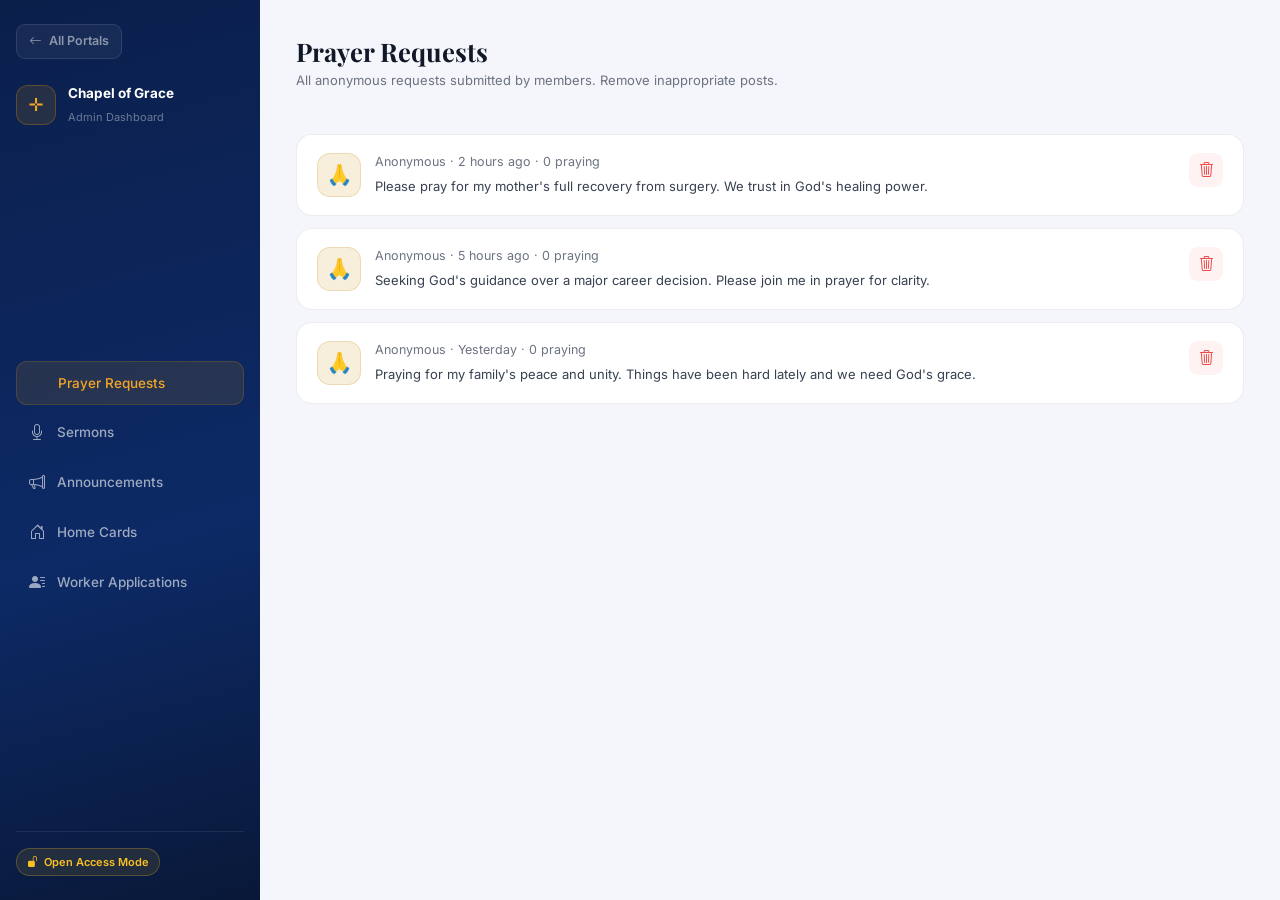
==== admin.html @ fa3628e1 ".;......." ====
<!DOCTYPE html>
<html lang="en">
<head>
  <meta charset="UTF-8">
  <meta name="viewport" content="width=device-width, initial-scale=1.0">
  <title>Admin Portal – RCCG Chapel of Grace</title>
  <link rel="preconnect" href="https://fonts.googleapis.com">
  <link rel="preconnect" href="https://fonts.gstatic.com" crossorigin>
  <link href="https://fonts.googleapis.com/css2?family=Inter:wght@400;500;600;700&family=Playfair+Display:ital,wght@0,700;1,400&display=swap" rel="stylesheet">
  <link href="https://cdn.jsdelivr.net/npm/bootstrap@5.3.3/dist/css/bootstrap.min.css" rel="stylesheet">
  <link href="https://cdn.jsdelivr.net/npm/bootstrap-icons@1.11.3/font/bootstrap-icons.css" rel="stylesheet">
  <link href="admin.css" rel="stylesheet">
</head>
<body>

<!-- SIDEBAR -->
<aside class="adm-sidebar d-flex flex-column">
  <div class="adm-sidebar-top">
    <a href="index.html" class="adm-back"><i class="bi bi-arrow-left"></i> All Portals</a>
    <div class="adm-logo">
      <div class="adm-logo-mark">✛</div>
      <div>
        <strong>Chapel of Grace</strong>
        <span>Admin Dashboard</span>
      </div>
    </div>
  </div>

  <nav class="adm-nav">
    <button class="adm-nav-btn active" data-panel="prayers"><i class="bi bi-hands"></i> Prayer Requests</button>
    <button class="adm-nav-btn" data-panel="sermons"><i class="bi bi-mic"></i> Sermons</button>
    <button class="adm-nav-btn" data-panel="announcements"><i class="bi bi-megaphone"></i> Announcements</button>
    <button class="adm-nav-btn" data-panel="homecards"><i class="bi bi-house-door"></i> Home Cards</button>
    <button class="adm-nav-btn" data-panel="registrations"><i class="bi bi-person-lines-fill"></i> Worker Applications</button>
  </nav>

  <div class="adm-sidebar-foot">
    <div class="adm-open-badge"><i class="bi bi-unlock-fill"></i> Open Access Mode</div>
  </div>
</aside>

<!-- MAIN -->
<main class="adm-main">

  <!-- MOBILE TOP BAR -->
  <div class="adm-mobile-bar d-lg-none">
    <a href="index.html" class="adm-back-sm"><i class="bi bi-arrow-left"></i></a>
    <span class="adm-mobile-title">Admin Dashboard</span>
    <button class="adm-mobile-menu" id="mobileMenuBtn"><i class="bi bi-list"></i></button>
  </div>

  <!-- MOBILE NAV DRAWER -->
  <div class="adm-mobile-drawer" id="mobileDrawer">
    <button class="adm-nav-btn active" data-panel="prayers"><i class="bi bi-hands"></i> Prayer Requests</button>
    <button class="adm-nav-btn" data-panel="sermons"><i class="bi bi-mic"></i> Sermons</button>
    <button class="adm-nav-btn" data-panel="announcements"><i class="bi bi-megaphone"></i> Announcements</button>
    <button class="adm-nav-btn" data-panel="homecards"><i class="bi bi-house-door"></i> Home Cards</button>
    <button class="adm-nav-btn" data-panel="registrations"><i class="bi bi-person-lines-fill"></i> Worker Applications</button>
  </div>

  <!-- PANEL: PRAYERS -->
  <div class="adm-panel active" id="panel-prayers">
    <div class="adm-panel-header">
      <div>
        <h1>Prayer Requests</h1>
        <p>All anonymous requests submitted by members. Remove inappropriate posts.</p>
      </div>
    </div>
    <div id="prayerList" class="adm-list"></div>
  </div>

  <!-- PANEL: SERMONS -->
  <div class="adm-panel" id="panel-sermons">
    <div class="adm-panel-header">
      <div>
        <h1>Sermons</h1>
        <p>Add, edit, or remove sermon entries shown in the Members' Portal.</p>
      </div>
      <button class="adm-add-btn" id="addSermonBtn"><i class="bi bi-plus-lg"></i> Add Sermon</button>
    </div>

    <!-- Sermon form -->
    <div class="adm-form-card" id="sermonForm" style="display:none">
      <h3 id="sermonFormTitle">Add Sermon</h3>
      <div class="adm-fields">
        <div class="adm-field"><label>Title</label><input type="text" id="sf_title" placeholder="e.g. Walking in Divine Purpose"></div>
        <div class="adm-field"><label>Speaker</label><input type="text" id="sf_speaker" placeholder="e.g. Pastor Emmanuel Adeyemi"></div>
        <div class="adm-field"><label>Date</label><input type="text" id="sf_date" placeholder="e.g. 1 June 2025"></div>
      </div>
      <div class="adm-form-actions">
        <button class="adm-cancel-btn" id="sermonCancelBtn">Cancel</button>
        <button class="adm-save-btn" id="sermonSaveBtn">Save Sermon</button>
      </div>
    </div>

    <div id="sermonList" class="adm-list"></div>
  </div>

  <!-- PANEL: ANNOUNCEMENTS -->
  <div class="adm-panel" id="panel-announcements">
    <div class="adm-panel-header">
      <div>
        <h1>Announcements</h1>
        <p>Add, edit, or remove announcements shown in the Members' Portal.</p>
      </div>
      <button class="adm-add-btn" id="addAnnouncementBtn"><i class="bi bi-plus-lg"></i> Add Announcement</button>
    </div>

    <!-- Announcement form -->
    <div class="adm-form-card" id="announcementForm" style="display:none">
      <h3 id="announcementFormTitle">Add Announcement</h3>
      <div class="adm-fields">
        <div class="adm-field"><label>Emoji</label><input type="text" id="af_emoji" placeholder="e.g. 🙌" maxlength="4"></div>
        <div class="adm-field"><label>Tag / Category</label><input type="text" id="af_tag" placeholder="e.g. Worship"></div>
        <div class="adm-field adm-field-full"><label>Title</label><input type="text" id="af_title" placeholder="e.g. Combined Thanksgiving Service"></div>
        <div class="adm-field adm-field-full"><label>Body</label><textarea id="af_body" rows="3" placeholder="Announcement details…"></textarea></div>
        <div class="adm-field"><label>Date</label><input type="text" id="af_date" placeholder="e.g. 29 June 2025"></div>
      </div>
      <div class="adm-form-actions">
        <button class="adm-cancel-btn" id="announcementCancelBtn">Cancel</button>
        <button class="adm-save-btn" id="announcementSaveBtn">Save Announcement</button>
      </div>
    </div>

    <div id="announcementList" class="adm-list"></div>
  </div>

  <!-- PANEL: HOME CARDS -->
  <div class="adm-panel" id="panel-homecards">
    <div class="adm-panel-header">
      <div>
        <h1>Home Cards</h1>
        <p>Edit the Daily Prayer, Bible Plan, and Worship cards shown on the Members home screen.</p>
      </div>
    </div>
    <div id="homeCardList" class="adm-list"></div>
  </div>

  <!-- PANEL: REGISTRATIONS -->
  <div class="adm-panel" id="panel-registrations">
    <div class="adm-panel-header">
      <div>
        <h1>Worker Applications</h1>
        <p>Review registration forms submitted through the Workers' Portal.</p>
      </div>
    </div>
    <div id="registrationList" class="adm-list"></div>
  </div>

</main>

<!-- CONFIRM MODAL -->
<div class="adm-modal-backdrop" id="confirmBackdrop" style="display:none">
  <div class="adm-modal">
    <div class="adm-modal-icon"><i class="bi bi-trash3"></i></div>
    <h3 id="confirmTitle">Delete this item?</h3>
    <p id="confirmBody">This cannot be undone.</p>
    <div class="adm-modal-actions">
      <button class="adm-cancel-btn" id="confirmCancel">Cancel</button>
      <button class="adm-delete-btn" id="confirmOk">Delete</button>
    </div>
  </div>
</div>

<script src="https://cdn.jsdelivr.net/npm/bootstrap@5.3.3/dist/js/bootstrap.bundle.min.js"></script>
<script src="shared.js"></script>
<script src="admin.js"></script>
</body>
</html>
---- admin.css ----
:root {
  --navy:       #0b1f4b;
  --navy-2:     #0d2a66;
  --gold:       #c8860a;
  --gold-light: #f5a623;
  --gold-glow:  rgba(200,134,10,.14);
  --surface:    #f4f6fb;
  --sidebar-w:  260px;
}

* { box-sizing: border-box; margin: 0; padding: 0; }

body {
  font-family: 'Inter', system-ui, sans-serif;
  background: var(--surface);
  display: flex;
  min-height: 100vh;
  overflow: hidden;
}

/* ── SIDEBAR ── */
.adm-sidebar {
  width: var(--sidebar-w);
  flex-shrink: 0;
  background: linear-gradient(165deg, var(--navy) 0%, var(--navy-2) 60%, #091838 100%);
  height: 100vh;
  position: sticky;
  top: 0;
  overflow-y: auto;
  padding: 24px 16px;
  justify-content: space-between;
}

.adm-sidebar-top { display: flex; flex-direction: column; gap: 24px; }

.adm-back {
  display: inline-flex; align-items: center; gap: 7px;
  font-size: 12.5px; font-weight: 600;
  color: rgba(255,255,255,.5); text-decoration: none;
  padding: 7px 12px; border-radius: 9px;
  border: 1px solid rgba(255,255,255,.1);
  background: rgba(255,255,255,.05);
  transition: all .2s; align-self: flex-start;
}
.adm-back:hover { color: #fff; background: rgba(255,255,255,.1); }

.adm-logo { display: flex; align-items: center; gap: 12px; }
.adm-logo-mark {
  width: 40px; height: 40px; border-radius: 12px;
  background: var(--gold-glow);
  border: 1.5px solid rgba(200,134,10,.35);
  font-size: 18px; color: var(--gold-light);
  display: flex; align-items: center; justify-content: center;
  flex-shrink: 0;
}
.adm-logo strong { display: block; font-size: 13.5px; color: #fff; }
.adm-logo span   { font-size: 11px; color: rgba(255,255,255,.4); }

.adm-nav { display: flex; flex-direction: column; gap: 4px; margin-top: 8px; }

.adm-nav-btn {
  display: flex; align-items: center; gap: 10px;
  padding: 11px 13px; border-radius: 11px;
  border: none; background: transparent;
  color: rgba(255,255,255,.6); font-family: 'Inter', sans-serif;
  font-size: 13.5px; font-weight: 500;
  cursor: pointer; text-align: left; width: 100%;
  transition: all .2s;
}
.adm-nav-btn i { font-size: 16px; width: 18px; }
.adm-nav-btn:hover { background: rgba(255,255,255,.07); color: #fff; }
.adm-nav-btn.active { background: var(--gold-glow); color: var(--gold-light); border: 1px solid rgba(200,134,10,.22); }

.adm-sidebar-foot { padding-top: 16px; border-top: 1px solid rgba(255,255,255,.08); }
.adm-open-badge {
  display: inline-flex; align-items: center; gap: 6px;
  font-size: 11px; color: #fbbf24; font-weight: 600;
  background: rgba(251,191,36,.1); border: 1px solid rgba(251,191,36,.25);
  padding: 5px 10px; border-radius: 20px;
}

/* ── MAIN ── */
.adm-main {
  flex: 1;
  height: 100vh;
  overflow-y: auto;
  padding: 36px 36px 56px;
}

/* ── MOBILE TOP BAR ── */
.adm-mobile-bar {
  display: flex; align-items: center; justify-content: space-between;
  background: var(--navy); color: #fff;
  padding: 14px 16px; border-radius: 14px;
  margin-bottom: 20px;
}
.adm-back-sm {
  color: rgba(255,255,255,.7); text-decoration: none; font-size: 18px;
  width: 32px; height: 32px; display: flex; align-items: center; justify-content: center;
  border-radius: 8px; background: rgba(255,255,255,.1);
}
.adm-mobile-title { font-size: 14px; font-weight: 700; color: #fff; }
.adm-mobile-menu {
  background: rgba(255,255,255,.1); border: none; color: #fff;
  width: 32px; height: 32px; border-radius: 8px; font-size: 18px; cursor: pointer;
}
.adm-mobile-drawer {
  display: none;
  flex-direction: column; gap: 4px;
  background: var(--navy-2); border-radius: 14px;
  padding: 12px; margin-bottom: 20px;
}
.adm-mobile-drawer.open { display: flex; }
.adm-mobile-drawer .adm-nav-btn { color: rgba(255,255,255,.65); }

/* ── PANEL ── */
.adm-panel { display: none; }
.adm-panel.active { display: block; }

.adm-panel-header {
  display: flex; align-items: flex-start;
  justify-content: space-between; gap: 16px;
  margin-bottom: 28px; flex-wrap: wrap;
}
.adm-panel-header h1 {
  font-family: 'Playfair Display', Georgia, serif;
  font-size: 1.6rem; font-weight: 700; color: #111827; margin-bottom: 4px;
}
.adm-panel-header p { font-size: 13px; color: #6b7280; }

.adm-add-btn {
  display: inline-flex; align-items: center; gap: 8px;
  padding: 10px 18px;
  background: linear-gradient(135deg, var(--navy) 0%, var(--navy-2) 100%);
  color: #fff; border: none; border-radius: 11px;
  font-family: 'Inter', sans-serif; font-size: 13.5px; font-weight: 600;
  cursor: pointer; white-space: nowrap;
  box-shadow: 0 4px 14px rgba(11,31,75,.25);
  transition: opacity .2s, transform .15s;
}
.adm-add-btn:hover { opacity: .9; transform: translateY(-1px); }
.adm-add-btn i { color: var(--gold-light); }

/* ── FORM CARD ── */
.adm-form-card {
  background: #fff; border: 1px solid rgba(0,0,0,.07);
  border-radius: 18px; padding: 24px;
  margin-bottom: 24px;
  box-shadow: 0 4px 20px rgba(11,31,75,.07);
}
.adm-form-card h3 {
  font-family: 'Playfair Display', Georgia, serif;
  font-size: 1.1rem; color: #111827; margin-bottom: 18px;
}
.adm-fields {
  display: grid; grid-template-columns: 1fr 1fr; gap: 14px;
  margin-bottom: 20px;
}
.adm-field { display: flex; flex-direction: column; gap: 6px; }
.adm-field-full { grid-column: 1 / -1; }
.adm-field label { font-size: 12px; font-weight: 600; color: #374151; }
.adm-field input,
.adm-field textarea {
  padding: 10px 13px;
  border: 1.5px solid #e5e7eb; border-radius: 10px;
  font-family: 'Inter', sans-serif; font-size: 13.5px;
  color: #111827; background: var(--surface);
  outline: none; resize: vertical;
  transition: border-color .2s, box-shadow .2s;
}
.adm-field input:focus,
.adm-field textarea:focus {
  border-color: var(--gold);
  box-shadow: 0 0 0 3px var(--gold-glow);
  background: #fff;
}
.adm-form-actions { display: flex; gap: 10px; justify-content: flex-end; }
.adm-cancel-btn {
  padding: 9px 18px; border: 1.5px solid #e5e7eb;
  background: #fff; border-radius: 10px;
  font-family: 'Inter', sans-serif; font-size: 13px; font-weight: 600;
  color: #6b7280; cursor: pointer; transition: all .2s;
}
.adm-cancel-btn:hover { border-color: #9ca3af; color: #374151; }
.adm-save-btn {
  padding: 9px 22px;
  background: linear-gradient(135deg, var(--navy) 0%, var(--navy-2) 100%);
  color: #fff; border: none; border-radius: 10px;
  font-family: 'Inter', sans-serif; font-size: 13px; font-weight: 600;
  cursor: pointer; box-shadow: 0 4px 12px rgba(11,31,75,.22);
  transition: opacity .2s;
}
.adm-save-btn:hover { opacity: .9; }

/* ── LIST ITEMS ── */
.adm-list { display: flex; flex-direction: column; gap: 12px; }

.adm-item {
  background: #fff; border: 1px solid rgba(0,0,0,.07);
  border-radius: 16px; padding: 18px 20px;
  display: flex; align-items: flex-start; gap: 14px;
  transition: box-shadow .2s;
}
.adm-item:hover { box-shadow: 0 6px 20px rgba(11,31,75,.08); }

.adm-item-icon {
  width: 44px; height: 44px; border-radius: 13px;
  background: var(--gold-glow); border: 1px solid rgba(200,134,10,.2);
  display: flex; align-items: center; justify-content: center;
  font-size: 20px; flex-shrink: 0;
}

.adm-item-body { flex: 1; min-width: 0; }
.adm-item-title { font-size: 14px; font-weight: 600; color: #111827; margin-bottom: 3px; }
.adm-item-sub   { font-size: 12.5px; color: #6b7280; line-height: 1.5; }
.adm-item-text  { font-size: 13px; color: #374151; line-height: 1.6; margin-top: 4px; }

.adm-item-tag {
  display: inline-block; font-size: 10px; letter-spacing: .08em;
  text-transform: uppercase; font-weight: 700; color: var(--gold);
  margin-bottom: 4px;
}

.adm-item-actions { display: flex; gap: 8px; flex-shrink: 0; }

.adm-edit-btn, .adm-del-btn {
  width: 34px; height: 34px; border-radius: 9px;
  border: none; cursor: pointer; display: flex;
  align-items: center; justify-content: center;
  font-size: 15px; transition: all .2s;
}
.adm-edit-btn { background: var(--gold-glow); color: var(--gold); }
.adm-edit-btn:hover { background: var(--gold); color: #fff; }
.adm-del-btn  { background: #fef2f2; color: #ef4444; }
.adm-del-btn:hover { background: #ef4444; color: #fff; }

/* status badges */
.status-badge {
  display: inline-flex; align-items: center; gap: 5px;
  font-size: 11px; font-weight: 600; padding: 3px 10px;
  border-radius: 20px; margin-left: 8px;
}
.status-pending  { background: #fef9c3; color: #854d0e; }
.status-approved { background: #dcfce7; color: #166534; }
.status-rejected { background: #fee2e2; color: #991b1b; }

.adm-approve-btn, .adm-reject-btn {
  padding: 6px 14px; font-size: 12px; font-weight: 600;
  border-radius: 8px; border: none; cursor: pointer; transition: all .2s;
}
.adm-approve-btn { background: #dcfce7; color: #166534; }
.adm-approve-btn:hover { background: #166534; color: #fff; }
.adm-reject-btn  { background: #fee2e2; color: #991b1b; }
.adm-reject-btn:hover  { background: #991b1b; color: #fff; }

/* home card edit */
.adm-homecard-edit textarea {
  width: 100%; margin-top: 8px;
  padding: 10px 13px; border: 1.5px solid #e5e7eb;
  border-radius: 10px; font-family: 'Inter', sans-serif;
  font-size: 13px; color: #374151; resize: vertical;
  outline: none; transition: border-color .2s, box-shadow .2s;
}
.adm-homecard-edit textarea:focus {
  border-color: var(--gold);
  box-shadow: 0 0 0 3px var(--gold-glow);
}
.adm-homecard-save {
  margin-top: 10px; padding: 8px 18px;
  background: linear-gradient(135deg, var(--navy) 0%, var(--navy-2) 100%);
  color: #fff; border: none; border-radius: 9px;
  font-family: 'Inter', sans-serif; font-size: 12.5px; font-weight: 600;
  cursor: pointer;
}

/* empty state */
.adm-empty {
  text-align: center; padding: 48px 24px;
  color: #9ca3af; font-size: 14px;
}
.adm-empty i { font-size: 2.5rem; display: block; margin-bottom: 12px; opacity: .4; }

/* ── CONFIRM MODAL ── */
.adm-modal-backdrop {
  position: fixed; inset: 0;
  background: rgba(0,0,0,.45); backdrop-filter: blur(3px);
  display: flex; align-items: center; justify-content: center;
  z-index: 1000; padding: 20px;
}
.adm-modal {
  background: #fff; border-radius: 22px;
  padding: 32px 28px; max-width: 380px; width: 100%;
  text-align: center;
  box-shadow: 0 24px 60px rgba(0,0,0,.2);
}
.adm-modal-icon {
  width: 56px; height: 56px; border-radius: 16px;
  background: #fee2e2; color: #ef4444; font-size: 24px;
  display: flex; align-items: center; justify-content: center;
  margin: 0 auto 16px;
}
.adm-modal h3 { font-family: 'Playfair Display', Georgia, serif; font-size: 1.2rem; color: #111827; margin-bottom: 8px; }
.adm-modal p  { font-size: 13.5px; color: #6b7280; margin-bottom: 24px; }
.adm-modal-actions { display: flex; gap: 10px; justify-content: center; }
.adm-delete-btn {
  padding: 10px 24px; background: #ef4444; color: #fff;
  border: none; border-radius: 10px;
  font-family: 'Inter', sans-serif; font-size: 13px; font-weight: 600;
  cursor: pointer; transition: background .2s;
}
.adm-delete-btn:hover { background: #dc2626; }

/* ── RESPONSIVE ── */
@media (max-width: 991.98px) {
  body { overflow: auto; flex-direction: column; }
  .adm-sidebar { display: none !important; }
  .adm-main { height: auto; padding: 16px 16px 48px; }
}
@media (min-width: 992px) {
  .adm-mobile-bar, .adm-mobile-drawer { display: none !important; }
}
@media (max-width: 540px) {
  .adm-fields { grid-template-columns: 1fr; }
  .adm-field-full { grid-column: 1; }
}
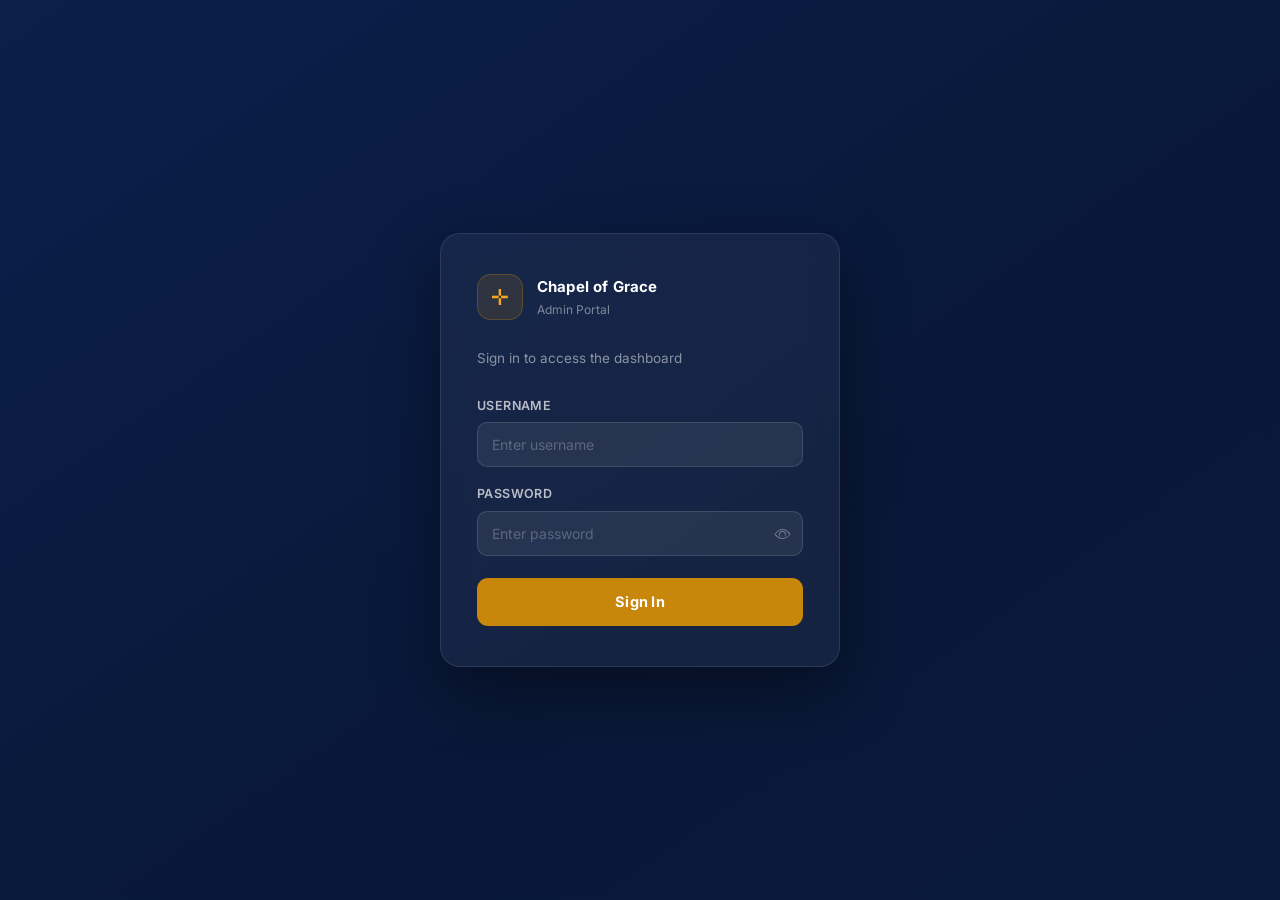
==== commit d30881bd: ".,..." ====
--- a/admin.html
+++ b/admin.html
@@ -13,6 +13,40 @@
 </head>
 <body>
 
+<!-- LOGIN OVERLAY -->
+<div id="loginOverlay">
+  <div class="login-card">
+    <div class="login-logo">
+      <div class="login-cross">✛</div>
+      <div>
+        <strong>Chapel of Grace</strong>
+        <span>Admin Portal</span>
+      </div>
+    </div>
+
+    <p class="login-sub">Sign in to access the dashboard</p>
+
+    <div class="login-field">
+      <label for="loginUsername">Username</label>
+      <input type="text" id="loginUsername" placeholder="Enter username" autocomplete="username" />
+    </div>
+
+    <div class="login-field">
+      <label for="loginPassword">Password</label>
+      <div class="login-pw-wrap">
+        <input type="password" id="loginPassword" placeholder="Enter password" autocomplete="current-password" />
+        <button type="button" class="login-eye" id="loginEyeBtn" aria-label="Toggle password visibility">
+          <i class="bi bi-eye" id="loginEyeIcon"></i>
+        </button>
+      </div>
+    </div>
+
+    <div class="login-error" id="loginError">Incorrect username or password.</div>
+
+    <button class="login-btn" id="loginBtn">Sign In</button>
+  </div>
+</div>
+
 <!-- SIDEBAR -->
 <aside class="adm-sidebar d-flex flex-column">
   <div class="adm-sidebar-top">
@@ -35,7 +69,7 @@
   </nav>
 
   <div class="adm-sidebar-foot">
-    <div class="adm-open-badge"><i class="bi bi-unlock-fill"></i> Open Access Mode</div>
+    <button class="adm-logout-btn" id="logoutBtn"><i class="bi bi-box-arrow-left"></i> Sign Out</button>
   </div>
 </aside>
 
--- a/admin.css
+++ b/admin.css
@@ -323,3 +323,182 @@
   .adm-fields { grid-template-columns: 1fr; }
   .adm-field-full { grid-column: 1; }
 }
+
+/* ── LOGIN OVERLAY ── */
+#loginOverlay {
+  position: fixed;
+  inset: 0;
+  z-index: 9999;
+  background: linear-gradient(145deg, var(--navy) 0%, #091838 60%, #0a1a3a 100%);
+  display: flex;
+  align-items: center;
+  justify-content: center;
+  padding: 20px;
+}
+
+#loginOverlay.hidden {
+  display: none;
+}
+
+.login-card {
+  background: rgba(255,255,255,0.05);
+  border: 1px solid rgba(255,255,255,0.1);
+  border-radius: 20px;
+  padding: 40px 36px;
+  width: 100%;
+  max-width: 400px;
+  backdrop-filter: blur(10px);
+  box-shadow: 0 24px 64px rgba(0,0,0,0.4);
+}
+
+.login-logo {
+  display: flex;
+  align-items: center;
+  gap: 14px;
+  margin-bottom: 28px;
+}
+
+.login-cross {
+  width: 46px;
+  height: 46px;
+  border-radius: 14px;
+  background: var(--gold-glow);
+  border: 1px solid rgba(200,134,10,0.3);
+  display: flex;
+  align-items: center;
+  justify-content: center;
+  font-size: 22px;
+  color: var(--gold-light);
+  flex-shrink: 0;
+}
+
+.login-logo strong {
+  display: block;
+  color: #fff;
+  font-size: 15px;
+  font-weight: 700;
+  letter-spacing: 0.01em;
+}
+
+.login-logo span {
+  display: block;
+  color: rgba(255,255,255,0.45);
+  font-size: 12px;
+  margin-top: 2px;
+}
+
+.login-sub {
+  color: rgba(255,255,255,0.5);
+  font-size: 13.5px;
+  margin-bottom: 28px;
+}
+
+.login-field {
+  margin-bottom: 18px;
+}
+
+.login-field label {
+  display: block;
+  color: rgba(255,255,255,0.7);
+  font-size: 12.5px;
+  font-weight: 600;
+  margin-bottom: 7px;
+  letter-spacing: 0.03em;
+  text-transform: uppercase;
+}
+
+.login-field input {
+  width: 100%;
+  padding: 11px 14px;
+  background: rgba(255,255,255,0.07);
+  border: 1px solid rgba(255,255,255,0.13);
+  border-radius: 10px;
+  color: #fff;
+  font-size: 14px;
+  font-family: 'Inter', sans-serif;
+  outline: none;
+  transition: border-color .2s, background .2s;
+}
+
+.login-field input::placeholder { color: rgba(255,255,255,0.25); }
+.login-field input:focus {
+  border-color: var(--gold);
+  background: rgba(255,255,255,0.1);
+}
+
+.login-pw-wrap {
+  position: relative;
+}
+
+.login-pw-wrap input {
+  padding-right: 44px;
+}
+
+.login-eye {
+  position: absolute;
+  right: 12px;
+  top: 50%;
+  transform: translateY(-50%);
+  background: none;
+  border: none;
+  color: rgba(255,255,255,0.35);
+  cursor: pointer;
+  font-size: 16px;
+  padding: 0;
+  line-height: 1;
+  transition: color .2s;
+}
+.login-eye:hover { color: rgba(255,255,255,0.7); }
+
+.login-error {
+  display: none;
+  color: #ff6b6b;
+  font-size: 12.5px;
+  font-weight: 500;
+  background: rgba(255,107,107,0.1);
+  border: 1px solid rgba(255,107,107,0.25);
+  border-radius: 8px;
+  padding: 9px 13px;
+  margin-bottom: 18px;
+}
+
+.login-error.visible { display: block; }
+
+.login-btn {
+  width: 100%;
+  padding: 13px;
+  background: var(--gold);
+  color: #fff;
+  font-weight: 700;
+  font-size: 14.5px;
+  border: none;
+  border-radius: 11px;
+  cursor: pointer;
+  letter-spacing: 0.02em;
+  transition: background .2s, transform .1s;
+  margin-top: 4px;
+}
+.login-btn:hover { background: var(--gold-light); }
+.login-btn:active { transform: scale(0.98); }
+
+/* ── LOGOUT BUTTON ── */
+.adm-logout-btn {
+  display: flex;
+  align-items: center;
+  gap: 8px;
+  width: 100%;
+  padding: 10px 14px;
+  background: rgba(255,107,107,0.08);
+  border: 1px solid rgba(255,107,107,0.2);
+  border-radius: 10px;
+  color: rgba(255,150,150,0.85);
+  font-size: 13px;
+  font-weight: 600;
+  cursor: pointer;
+  transition: all .2s;
+  font-family: 'Inter', sans-serif;
+}
+.adm-logout-btn:hover {
+  background: rgba(255,107,107,0.15);
+  color: #ff9898;
+}
